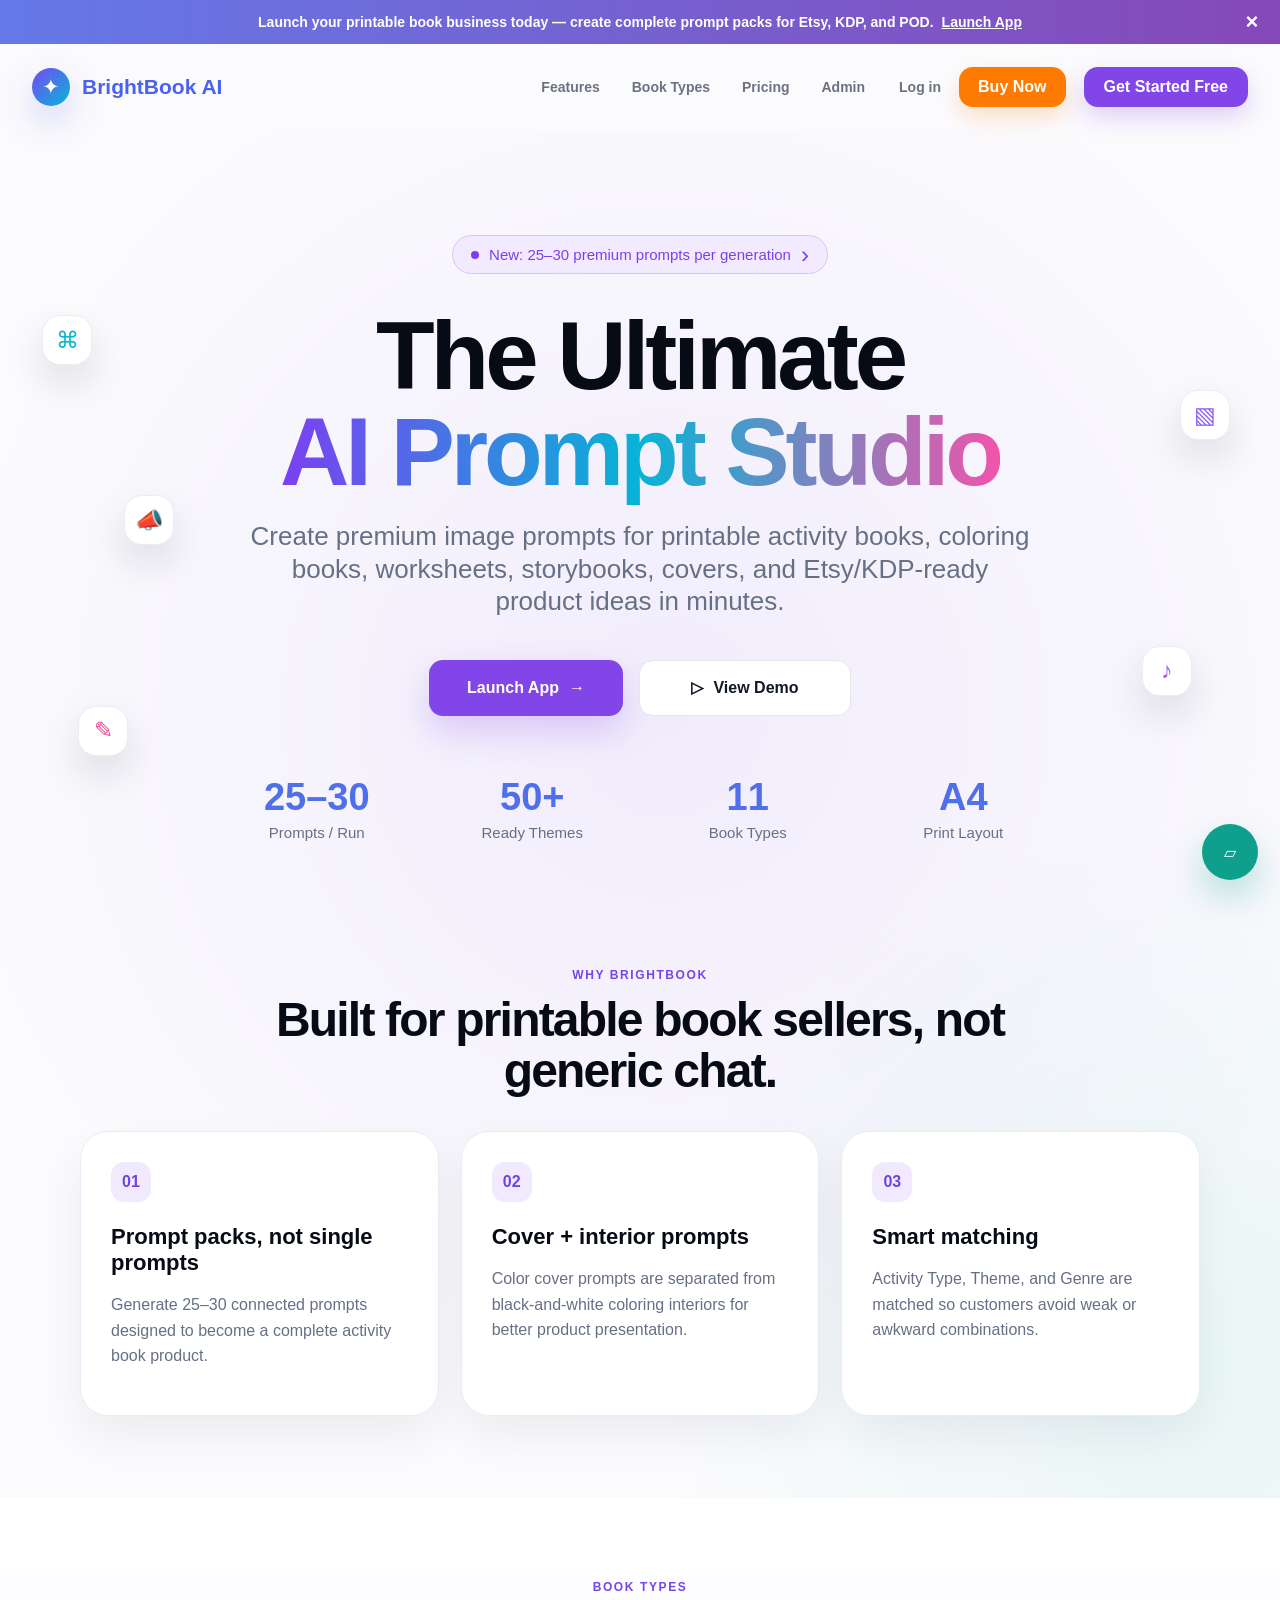
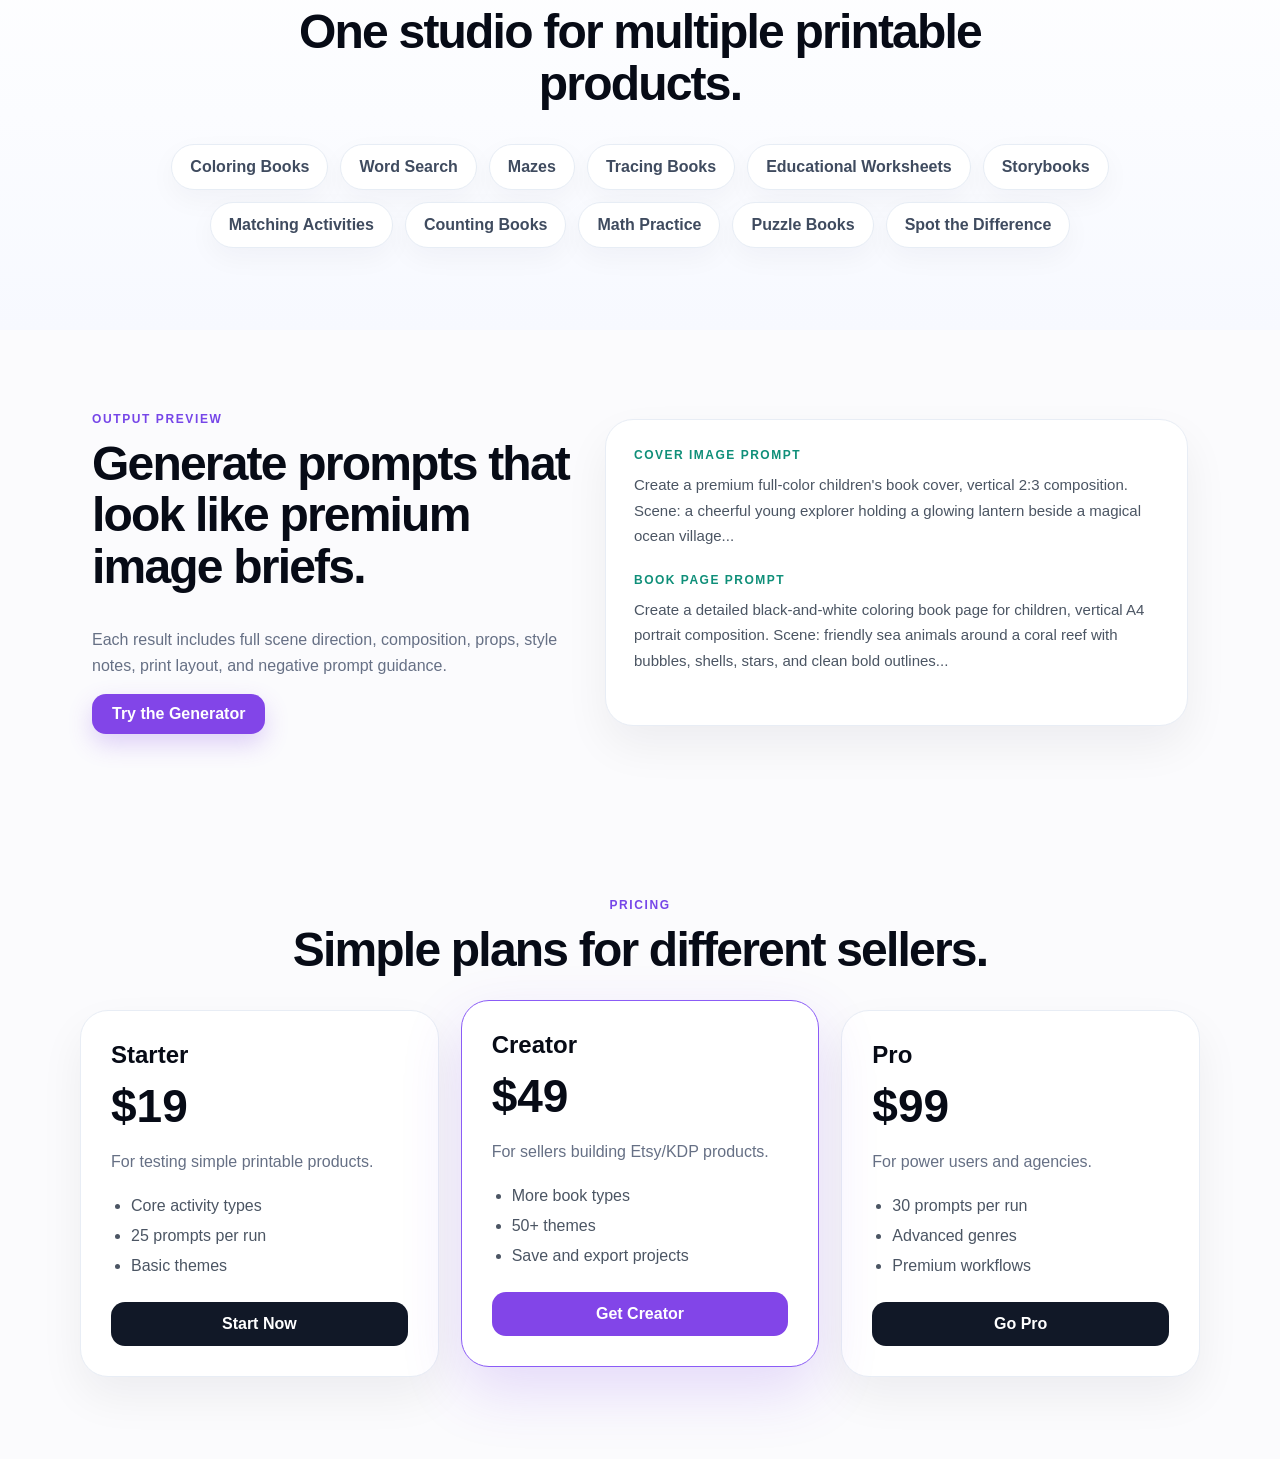
==== index.html @ 4017944f "Initial BrightBook app" ====
<!doctype html>
<html lang="en">
<head>
  <meta charset="UTF-8">
  <meta name="viewport" content="width=device-width, initial-scale=1">
  <title>BrightBook AI — Printable Activity Book Prompt Studio</title>
  <link rel="stylesheet" href="styles.css">
</head>
<body class="landing-body">
  <div class="top-offer">
    <span>Launch your printable book business today — create complete prompt packs for Etsy, KDP, and POD.</span>
    <a href="app.html">Launch App</a>
    <button aria-label="Close">×</button>
  </div>

  <nav class="landing-nav">
    <a class="landing-brand" href="/">
      <span>✦</span>
      <strong>BrightBook AI</strong>
    </a>
    <div class="landing-links">
      <a href="#features">Features</a>
      <a href="#tools">Book Types</a>
      <a href="#pricing">Pricing</a>
      <a href="admin.html">Admin</a>
    </div>
    <div class="landing-actions">
      <a class="link-login" href="app.html">Log in</a>
      <a class="btn-orange" href="#pricing">Buy Now</a>
      <a class="btn-purple" href="app.html">Get Started Free</a>
    </div>
  </nav>

  <main class="landing-main">
    <section class="hero">
      <div class="float-icon fi-left-1">⌘</div>
      <div class="float-icon fi-left-2">📣</div>
      <div class="float-icon fi-left-3">✎</div>
      <div class="float-icon fi-right-1">▧</div>
      <div class="float-icon fi-right-2">♪</div>

      <a class="launch-pill" href="app.html"><i></i> New: 25–30 premium prompts per generation <span>›</span></a>
      <h1>The Ultimate<br><em>AI Prompt Studio</em></h1>
      <p>Create premium image prompts for printable activity books, coloring books, worksheets, storybooks, covers, and Etsy/KDP-ready product ideas in minutes.</p>
      <div class="hero-actions">
        <a class="hero-primary" href="app.html">Launch App <span>→</span></a>
        <a class="hero-secondary" href="#demo"><span>▷</span> View Demo</a>
      </div>

      <div class="stats-row">
        <div><strong>25–30</strong><span>Prompts / Run</span></div>
        <div><strong>50+</strong><span>Ready Themes</span></div>
        <div><strong>11</strong><span>Book Types</span></div>
        <div><strong>A4</strong><span>Print Layout</span></div>
      </div>
    </section>

    <section class="landing-section" id="features">
      <div class="section-kicker">WHY BRIGHTBOOK</div>
      <h2>Built for printable book sellers, not generic chat.</h2>
      <div class="feature-cards">
        <article>
          <b>01</b>
          <h3>Prompt packs, not single prompts</h3>
          <p>Generate 25–30 connected prompts designed to become a complete activity book product.</p>
        </article>
        <article>
          <b>02</b>
          <h3>Cover + interior prompts</h3>
          <p>Color cover prompts are separated from black-and-white coloring interiors for better product presentation.</p>
        </article>
        <article>
          <b>03</b>
          <h3>Smart matching</h3>
          <p>Activity Type, Theme, and Genre are matched so customers avoid weak or awkward combinations.</p>
        </article>
      </div>
    </section>

    <section class="landing-section tools-section" id="tools">
      <div class="section-kicker">BOOK TYPES</div>
      <h2>One studio for multiple printable products.</h2>
      <div class="tool-grid">
        <span>Coloring Books</span>
        <span>Word Search</span>
        <span>Mazes</span>
        <span>Tracing Books</span>
        <span>Educational Worksheets</span>
        <span>Storybooks</span>
        <span>Matching Activities</span>
        <span>Counting Books</span>
        <span>Math Practice</span>
        <span>Puzzle Books</span>
        <span>Spot the Difference</span>
      </div>
    </section>

    <section class="landing-section demo-section" id="demo">
      <div>
        <div class="section-kicker">OUTPUT PREVIEW</div>
        <h2>Generate prompts that look like premium image briefs.</h2>
        <p>Each result includes full scene direction, composition, props, style notes, print layout, and negative prompt guidance.</p>
        <a class="btn-purple" href="app.html">Try the Generator</a>
      </div>
      <div class="prompt-preview">
        <small>COVER IMAGE PROMPT</small>
        <p>Create a premium full-color children's book cover, vertical 2:3 composition. Scene: a cheerful young explorer holding a glowing lantern beside a magical ocean village...</p>
        <small>BOOK PAGE PROMPT</small>
        <p>Create a detailed black-and-white coloring book page for children, vertical A4 portrait composition. Scene: friendly sea animals around a coral reef with bubbles, shells, stars, and clean bold outlines...</p>
      </div>
    </section>

    <section class="landing-section pricing-section" id="pricing">
      <div class="section-kicker">PRICING</div>
      <h2>Simple plans for different sellers.</h2>
      <div class="pricing-grid">
        <article>
          <h3>Starter</h3>
          <strong>$19</strong>
          <p>For testing simple printable products.</p>
          <ul><li>Core activity types</li><li>25 prompts per run</li><li>Basic themes</li></ul>
          <a href="app.html">Start Now</a>
        </article>
        <article class="featured-plan">
          <h3>Creator</h3>
          <strong>$49</strong>
          <p>For sellers building Etsy/KDP products.</p>
          <ul><li>More book types</li><li>50+ themes</li><li>Save and export projects</li></ul>
          <a href="app.html">Get Creator</a>
        </article>
        <article>
          <h3>Pro</h3>
          <strong>$99</strong>
          <p>For power users and agencies.</p>
          <ul><li>30 prompts per run</li><li>Advanced genres</li><li>Premium workflows</li></ul>
          <a href="app.html">Go Pro</a>
        </article>
      </div>
    </section>
  </main>

  <a class="chat-bubble" href="app.html">▱</a>
</body>
</html>
---- styles.css ----
:root{--ink:#1c2b35;--muted:#70808b;--line:#e3e9e7;--bg:#f5f8f6;--white:#fff;--green:#217b63;--green2:#42a887;--soft:#eaf6f1;--yellow:#f1b84b;--shadow:0 16px 45px rgba(31,65,54,.08)}
*{box-sizing:border-box}body{margin:0;background:var(--bg);color:var(--ink);font-family:"Segoe UI",Arial,sans-serif;-webkit-font-smoothing:antialiased}button,input,select,textarea{font:inherit;color:inherit}.shell{min-height:100vh}.sidebar{position:fixed;inset:0 auto 0 0;z-index:20;width:235px;padding:24px 17px;display:flex;flex-direction:column;background:#17352d;color:#fff}.brand{display:flex;align-items:center;gap:10px;padding:0 8px 25px;color:#fff;text-decoration:none;font-size:18px}.brand span{display:grid;place-items:center;width:37px;height:37px;border-radius:11px 11px 3px;background:linear-gradient(145deg,#52c69d,#258266);font-size:11px;font-weight:800;box-shadow:0 8px 20px rgba(36,150,115,.3)}.new-book{padding:12px;margin-bottom:20px;color:#17352d;background:#c8f1df;border:0;border-radius:10px;cursor:pointer;font-size:12px;font-weight:750}.sidebar nav{display:grid;gap:5px}.sidebar nav button{padding:11px 12px;color:#a9c1b9;background:transparent;border:0;border-radius:9px;cursor:pointer;text-align:left;font-size:12px;font-weight:600}.sidebar nav button.active,.sidebar nav button:hover{color:#fff;background:rgba(255,255,255,.09)}.side-spacer{flex:1}.local-card{padding:14px;background:rgba(255,255,255,.07);border:1px solid rgba(255,255,255,.09);border-radius:13px}.local-card div{display:flex;align-items:center;gap:8px;font-size:11px}.local-card i{width:8px;height:8px;background:#f0b44b;border-radius:50%;box-shadow:0 0 0 4px rgba(240,180,75,.13)}.local-card i.online{background:#4dd39e;box-shadow:0 0 0 4px rgba(77,211,158,.13)}.local-card p{margin:8px 0;color:#aac1b9;font-size:9px}.local-card span{color:#76b8a2;font-size:9px}.privacy-note{padding:13px 3px 0;color:#7fa295;font-size:9px;line-height:1.5}main{min-height:100vh;margin-left:235px}header{height:72px;padding:0 30px;display:flex;align-items:center;position:sticky;top:0;z-index:15;background:rgba(255,255,255,.92);border-bottom:1px solid var(--line);backdrop-filter:blur(14px)}header small,.eyebrow,.section-title small,.result-head small{color:var(--green);font-size:9px;font-weight:850;letter-spacing:1.4px}header h1{margin:4px 0 0;font-size:18px}.header-badge{margin-left:auto;padding:8px 11px;color:#397762;background:#eaf7f2;border:1px solid #d5eee5;border-radius:9px;font-size:10px;font-weight:700}.header-badge i{display:inline-block;width:7px;height:7px;margin-right:6px;background:#32b083;border-radius:50%}.menu{display:none;margin-right:10px;width:36px;height:36px;background:#fff;border:1px solid var(--line);border-radius:9px}.view{display:none;padding:32px 30px 50px}.view.active{display:block}.intro{display:flex;justify-content:space-between;align-items:flex-end;margin-bottom:23px}.intro h2,.page-intro h2{margin:8px 0 9px;font-size:31px;line-height:1.15;letter-spacing:-.8px}.intro h2 em{color:var(--green);font-style:normal}.intro p,.page-intro p{max-width:720px;margin:0;color:var(--muted);font-size:12px;line-height:1.6}.status-pill{padding:9px 12px;color:#387b65;background:#fff;border:1px solid var(--line);border-radius:20px;font-size:10px}.status-pill span{color:#32b083}.workspace{display:grid;grid-template-columns:minmax(580px,1.35fr) minmax(340px,.65fr);gap:18px;align-items:start}.builder,.preview{background:#fff;border:1px solid var(--line);border-radius:18px;box-shadow:0 4px 15px rgba(30,60,50,.025)}.builder{padding:25px}.section-title{display:flex;gap:12px;align-items:center;margin-bottom:21px}.section-title>span{display:grid;place-items:center;width:38px;height:38px;color:var(--green);background:var(--soft);border-radius:11px;font-size:10px;font-weight:850}.section-title h3{margin:3px 0 0;font-size:18px}label{display:grid;gap:7px}label>span,.label-row>span{font-size:11px;font-weight:700}.topic-field{position:relative}.topic-field textarea{min-height:105px;padding:14px 40px 14px 14px;resize:vertical;background:#fbfcfb;border:1px solid var(--line);border-radius:10px;outline:0;font-size:13px;line-height:1.55}.topic-field textarea:focus,input:focus,select:focus{border-color:#88c8b2;box-shadow:0 0 0 3px rgba(56,157,123,.09)}.topic-field small{position:absolute;right:11px;bottom:9px;color:#929fa7;font-size:9px}.grid{display:grid;gap:12px;margin-top:16px}.grid.two{grid-template-columns:repeat(2,1fr)}.grid.three{grid-template-columns:repeat(3,1fr)}select,input{width:100%;padding:11px 12px;background:#fbfcfb;border:1px solid var(--line);border-radius:9px;outline:0;font-size:11px}.field-block{margin-top:19px}.label-row{display:flex;justify-content:space-between;align-items:center;margin-bottom:9px}.label-row small{color:#8b989f;font-size:9px}.activity-grid{display:grid;grid-template-columns:repeat(4,1fr);gap:8px}.activity{display:grid;gap:3px;padding:11px 7px;background:#fff;border:1.5px solid var(--line);border-radius:10px;cursor:pointer;text-align:center}.activity b{color:#588275;font-size:13px}.activity strong{font-size:10px}.activity small{color:#909da4;font-size:8px}.activity.selected{border-color:var(--green2);background:#f5fbf8;box-shadow:0 4px 12px rgba(50,150,115,.08)}.activity.selected:after{content:"✓";position:absolute}.style-row{display:grid;grid-template-columns:repeat(4,1fr);gap:8px}.style{display:grid;gap:7px;padding:5px 5px 9px;background:#fff;border:1.5px solid var(--line);border-radius:10px;cursor:pointer;text-align:left}.style.selected{border-color:var(--green2);box-shadow:0 4px 12px rgba(50,150,115,.08)}.style i{height:55px;border-radius:7px}.style strong{padding:0 5px;font-size:10px}.cute{background:radial-gradient(circle at 50% 45%,#f2a56f 0 17%,transparent 18%),linear-gradient(145deg,#d7f0df,#fae6b9)}.watercolor{background:radial-gradient(ellipse at 38% 60%,#7aa68f 0 18%,transparent 19%),radial-gradient(circle at 65% 35%,#e3a9b7 0 12%,transparent 13%),#eee4d7}.lineart{background:repeating-radial-gradient(circle at 50% 70%,transparent 0 6px,#53615c 7px 8px),#fff}.crayon{background:linear-gradient(135deg,#f0d56f 0 30%,#77b79d 31% 58%,#e89d87 59%)}details{margin-top:17px;background:#fbfcfb;border:1px solid var(--line);border-radius:10px}summary{padding:12px;cursor:pointer;font-size:11px;font-weight:700}summary small{margin-left:6px;color:#8a969e;font-size:9px;font-weight:400}.advanced{display:grid;grid-template-columns:1fr 1fr;gap:10px;padding:0 12px 13px}.generate-row{display:flex;align-items:center;justify-content:space-between;padding-top:18px;margin-top:18px;border-top:1px solid var(--line)}.generate-row>div{display:grid;gap:3px}.generate-row>div strong{font-size:10px}.generate-row>div small{color:var(--muted);font-size:9px}.generate-row button{display:flex;align-items:center;gap:8px;padding:12px 17px;color:#fff;background:linear-gradient(135deg,#319474,#17654f);border:0;border-radius:10px;box-shadow:0 8px 20px rgba(31,123,99,.22);cursor:pointer;font-size:11px}.generate-row button.loading{opacity:.65;pointer-events:none}.preview{position:sticky;top:89px;min-height:650px;overflow:hidden}.empty-preview,.loading{min-height:650px;padding:35px;display:flex;flex-direction:column;align-items:center;justify-content:center;text-align:center;background:radial-gradient(circle at 50% 38%,#e9f8f2,transparent 34%),#fff}.book-icon{display:grid;place-items:center;width:66px;height:66px;color:#fff;background:linear-gradient(145deg,#50bc96,#217b63);border:8px solid #e5f5ef;border-radius:18px 18px 18px 6px;font-size:22px;box-shadow:0 12px 25px rgba(33,123,99,.2)}.empty-preview h3,.loading h3{max-width:280px;margin:18px 0 8px;font-size:19px}.empty-preview p,.loading p{max-width:310px;margin:0;color:var(--muted);font-size:11px;line-height:1.55}.flow{display:flex;align-items:center;gap:9px;margin-top:22px;color:#62766e;font-size:9px}.flow span{padding:6px 9px;background:#fff;border:1px solid var(--line);border-radius:7px}.flow i{color:#9eaaa5;font-style:normal}.hidden{display:none!important}.loader{display:flex;gap:7px}.loader span{width:12px;height:12px;background:var(--green2);border-radius:50%;animation:bounce 1s infinite alternate}.loader span:nth-child(2){animation-delay:.2s}.loader span:nth-child(3){animation-delay:.4s}@keyframes bounce{to{transform:translateY(-12px);opacity:.45}}.progress{width:75%;height:6px;margin:22px 0 12px;overflow:hidden;background:#e6ece9;border-radius:8px}.progress i{display:block;width:35%;height:100%;background:linear-gradient(90deg,var(--green),#6cd0ae);border-radius:inherit;animation:progress 3s ease-in-out infinite}@keyframes progress{50%{width:85%}}.loading>small{color:#8b989f;font-size:9px}.result{padding:20px}.result-head{display:flex;justify-content:space-between;gap:12px}.result-head h3{margin:5px 0 4px;font-size:18px}.result-head p{margin:0;color:var(--muted);font-size:10px}.result-head button{align-self:start;padding:7px 9px;color:var(--green);background:var(--soft);border:0;border-radius:7px;cursor:pointer;font-size:9px;font-weight:700}.book-meta{display:flex;gap:6px;margin:13px 0}.book-meta span{padding:5px 7px;color:#4b7567;background:#edf7f3;border-radius:5px;font-size:8px}.description{padding:11px;margin:0;color:#596b64;background:#fafcfb;border:1px solid var(--line);border-radius:8px;font-size:10px;line-height:1.5}.tabs{display:flex;margin-top:14px;border-bottom:1px solid var(--line)}.tabs button{padding:9px;color:#84918b;background:transparent;border:0;border-bottom:2px solid transparent;cursor:pointer;font-size:9px;font-weight:700}.tabs button.active{color:var(--green);border-bottom-color:var(--green)}.page-list{display:grid;gap:8px;margin-top:12px;max-height:405px;overflow:auto}.page-card{padding:11px;border:1px solid var(--line);border-radius:9px}.page-card header{position:static;height:auto;padding:0;background:transparent;border:0;display:flex;gap:8px}.page-card header b{display:grid;place-items:center;min-width:25px;height:25px;color:var(--green);background:var(--soft);border-radius:6px;font-size:9px}.page-card header div{flex:1}.page-card header strong{display:block;font-size:10px}.page-card header small{color:#86938d;font-size:8px;letter-spacing:0}.page-card header button{background:transparent;border:0;color:#86938d;cursor:pointer}.page-card>p{margin:8px 0;color:#61716a;font-size:9px;line-height:1.5}.page-card details{margin:0;background:#fafcfb}.page-card summary{padding:8px;font-size:8px}.page-details{padding:0 9px 9px}.page-details span,.output-box>span{color:var(--green);font-size:7px;font-weight:850;letter-spacing:1px}.page-details p{margin:4px 0 8px;color:#5d6e67;font-size:8px;line-height:1.5}.answer{padding:7px;background:#fff7df;border-radius:6px}.output-box{position:relative;padding:12px;margin-top:12px;background:#fafcfb;border:1px solid var(--line);border-radius:9px}.output-box p{margin:7px 0;color:#556760;font-size:9px;line-height:1.55}.output-box button{position:absolute;right:9px;top:9px;color:var(--green);background:var(--soft);border:0;border-radius:5px;font-size:8px}.keywords{display:flex;flex-wrap:wrap;gap:5px;margin-top:8px}.keywords span{padding:5px 7px;color:#557367;background:#edf5f2;border-radius:5px;font-size:8px}.export-row{display:grid;grid-template-columns:1fr 1fr;gap:8px;margin-top:13px}.export-row button{padding:9px;background:#fff;border:1px solid var(--line);border-radius:8px;cursor:pointer;font-size:9px;font-weight:700}.page-intro{margin-bottom:20px}.project-grid,.template-grid{display:grid;grid-template-columns:repeat(3,1fr);gap:13px}.project-card,.template-grid button{padding:17px;background:#fff;border:1px solid var(--line);border-radius:13px;box-shadow:0 3px 12px rgba(30,60,50,.03);text-align:left}.project-card h3,.template-grid strong{display:block;margin:7px 0 5px;font-size:13px}.project-card p,.template-grid span{color:var(--muted);font-size:10px}.project-card footer{display:flex;justify-content:space-between;padding-top:11px;margin-top:12px;border-top:1px solid var(--line);font-size:9px}.project-card button{color:var(--green);background:transparent;border:0;cursor:pointer}.template-grid button{cursor:pointer;font-size:25px}.toast{position:fixed;right:22px;bottom:22px;z-index:50;display:flex;align-items:center;gap:9px;padding:12px 14px;color:#fff;background:#19382e;border-radius:11px;box-shadow:var(--shadow);opacity:0;transform:translateY(12px);pointer-events:none;transition:.25s}.toast.show{opacity:1;transform:none}.toast>b{display:grid;place-items:center;width:25px;height:25px;background:#43b78d;border-radius:50%;font-size:9px}.toast>span{display:grid;gap:2px}.toast strong{font-size:9px}.toast small{color:#b7cec6;font-size:8px}
@media(max-width:1100px){.workspace{grid-template-columns:1fr}.preview{position:static;min-height:500px}.empty-preview,.loading{min-height:500px}.project-grid{grid-template-columns:repeat(2,1fr)}}@media(max-width:760px){.sidebar{transform:translateX(-100%);transition:.25s}.sidebar.open{transform:none;box-shadow:25px 0 50px rgba(20,45,37,.25)}main{margin-left:0}.menu{display:grid;place-items:center}header{padding:0 15px}.header-badge{display:none}.view{padding:24px 15px}.intro h2{font-size:25px}.status-pill{display:none}.builder{padding:17px}.grid.two,.grid.three,.advanced,.project-grid,.template-grid{grid-template-columns:1fr}.activity-grid,.style-row{grid-template-columns:repeat(2,1fr)}.generate-row{align-items:stretch;gap:14px;flex-direction:column}.generate-row button{justify-content:center}.preview{margin-top:14px}}

/* Readability pass */
.new-book,.sidebar nav button,.intro p,.page-intro p,.generate-row button{font-size:14px}
.local-card div,.privacy-note,.status-pill,.header-badge{font-size:12px}
.local-card p,.local-card span,header small,.eyebrow,.section-title small,.result-head small{font-size:11px}
label>span,.label-row>span,summary,.generate-row>div strong{font-size:13px}
.topic-field textarea{font-size:15px}
select,input{font-size:13px}
.activity{position:relative}
.activity strong,.style strong{font-size:12px}
.activity small,.label-row small,summary small,.generate-row>div small,.empty-preview p,.loading p{font-size:11px}
.result-head p,.description,.project-card p,.template-grid span{font-size:12px}
.page-card header strong{font-size:12px}
.page-card header small,.page-card>p,.page-details p,.output-box p,.export-row button{font-size:11px}
.page-card summary,.book-meta span,.keywords span,.output-box button{font-size:10px}
.page-details span,.output-box>span{font-size:9px}
.toast strong{font-size:11px}.toast small{font-size:10px}
.primary-selects{margin-top:0;padding:15px;background:#f5fbf8;border:1px solid #dceee7;border-radius:12px}
.primary-selects select{background:#fff;font-size:14px;font-weight:650}
.field-help{color:#82928b;font-size:10px;font-weight:400}
.custom-direction{margin-top:16px}
.custom-direction>span small{color:#82928b;font-weight:500}
.page-list{max-height:none!important;overflow:visible!important}

/* Admin */
.admin-body{background:#f5f8f6}.admin-main{max-width:1180px;margin:0 auto;padding:32px}.admin-hero{display:flex;justify-content:space-between;gap:24px;align-items:flex-end;margin-bottom:20px}.admin-hero h1{margin:6px 0 7px;font-size:30px;letter-spacing:-.7px}.admin-hero p{margin:0;color:var(--muted);font-size:14px}.admin-token{width:260px}.admin-grid{display:grid;grid-template-columns:1fr 1fr;gap:16px;margin-bottom:16px}.admin-card{padding:20px;margin-bottom:16px;background:#fff;border:1px solid var(--line);border-radius:16px;box-shadow:0 4px 15px rgba(30,60,50,.025)}.admin-card-head{display:flex;align-items:center;justify-content:space-between;gap:12px;margin-bottom:12px}.admin-card h2{margin:0;font-size:18px}.admin-card button{padding:9px 12px;color:#fff;background:#217b63;border:0;border-radius:9px;cursor:pointer;font-size:12px;font-weight:750}.admin-note{margin:12px 0 0;color:var(--muted);font-size:12px;line-height:1.5}.admin-table-wrap{overflow:auto}.admin-table{width:100%;border-collapse:collapse;font-size:12px}.admin-table th{text-align:left;color:var(--green);font-size:10px;letter-spacing:1px;text-transform:uppercase}.admin-table th,.admin-table td{padding:10px;border-bottom:1px solid var(--line);vertical-align:top}.admin-table td small{display:block;margin-top:4px;color:var(--muted)}.admin-table code{display:block;max-width:260px;overflow:hidden;text-overflow:ellipsis;padding:6px;background:#f5f8f6;border-radius:6px;font-size:11px}.admin-table select{padding:7px;font-size:12px}.admin-table td button{margin-right:5px;padding:7px 9px;font-size:11px}.feature-matrix{max-height:430px;margin-top:12px;overflow:auto;border:1px solid var(--line);border-radius:12px;background:#fbfcfb}.feature-group{padding:12px;border-bottom:1px solid var(--line)}.feature-group:last-child{border-bottom:0}.feature-group h3{margin:0 0 8px;color:var(--green);font-size:12px;letter-spacing:.5px}.feature-check{display:flex;grid-template-columns:auto 1fr;grid-auto-flow:column;align-items:flex-start;gap:9px;padding:8px;background:#fff;border:1px solid #edf1ef;border-radius:9px;margin-bottom:7px}.feature-check input{width:auto;margin-top:3px}.feature-check strong{display:block;font-size:12px}.feature-check small{display:block;margin-top:2px;color:var(--muted);font-size:10px;line-height:1.35}.feature-count{display:inline-block;padding:5px 7px;color:#217b63;background:#eaf6f1;border-radius:6px;font-weight:750}
@media(max-width:800px){.admin-main{padding:18px}.admin-hero,.admin-grid{display:block}.admin-token{width:100%;margin-top:14px}}

/* Landing page */
.landing-body{background:#fbfbfd;color:#070b16;font-family:"Inter","Segoe UI",Arial,sans-serif;overflow-x:hidden}
.top-offer{height:44px;display:flex;align-items:center;justify-content:center;gap:8px;padding:0 48px;color:#fff;background:linear-gradient(90deg,#6579e8,#8648b8);font-size:14px;font-weight:750;position:relative}
.top-offer a{color:#fff;text-decoration:underline}.top-offer button{position:absolute;right:14px;top:8px;width:28px;height:28px;color:#fff;background:transparent;border:0;font-size:22px;cursor:pointer}
.landing-nav{max-width:1380px;height:86px;margin:0 auto;display:flex;align-items:center;gap:34px;padding:0 32px}
.landing-brand{display:flex;align-items:center;gap:12px;color:#4a62f0;text-decoration:none;font-size:21px}.landing-brand span{display:grid;place-items:center;width:38px;height:38px;color:#fff;background:linear-gradient(135deg,#7848f4,#05b6d8);border-radius:50%;box-shadow:0 15px 35px rgba(87,83,230,.25)}.landing-links{display:flex;gap:32px;margin-left:auto}.landing-links a,.link-login{color:#6b7280;text-decoration:none;font-size:14px;font-weight:700}.landing-actions{display:flex;align-items:center;gap:18px}.btn-orange,.btn-purple,.hero-primary,.hero-secondary{display:inline-flex;align-items:center;justify-content:center;gap:10px;text-decoration:none;border-radius:14px;font-weight:800}.btn-orange{padding:11px 19px;color:#fff;background:#ff7a00;box-shadow:0 10px 22px rgba(255,122,0,.22)}.btn-purple{padding:11px 20px;color:#fff;background:#8245e8;box-shadow:0 10px 25px rgba(130,69,232,.24)}
.landing-main{max-width:1480px;margin:0 auto}.hero{position:relative;min-height:690px;padding:105px 28px 45px;text-align:center}.launch-pill{display:inline-flex;align-items:center;gap:10px;padding:10px 18px;color:#7b3ff2;background:#f2eaff;border:1px solid #d8c3ff;border-radius:999px;text-decoration:none;font-size:15px}.launch-pill i{width:8px;height:8px;background:#7b3ff2;border-radius:50%}.launch-pill span{font-size:24px;line-height:0}.hero h1{margin:34px auto 20px;font-size:96px;line-height:1;letter-spacing:-4px;font-weight:900}.hero h1 em{font-style:normal;background:linear-gradient(90deg,#7c3ff2,#07b4d6,#f154aa);-webkit-background-clip:text;background-clip:text;color:transparent}.hero p{max-width:780px;margin:0 auto;color:#667085;font-size:26px;line-height:1.25}.hero-actions{display:flex;justify-content:center;gap:16px;margin-top:42px}.hero-primary{min-width:194px;height:56px;color:#fff;background:#8245e8;box-shadow:0 15px 35px rgba(130,69,232,.24)}.hero-secondary{min-width:212px;height:56px;color:#111827;background:#fff;border:1px solid #e5e7eb}.stats-row{display:grid;grid-template-columns:repeat(4,1fr);gap:42px;max-width:820px;margin:62px auto 0}.stats-row strong{display:block;color:#4f6feb;font-size:38px;line-height:1}.stats-row span{display:block;margin-top:8px;color:#667085;font-size:15px}.float-icon{position:absolute;display:grid;place-items:center;width:50px;height:50px;background:#fff;border:1px solid #e9eef5;border-radius:18px;box-shadow:0 18px 38px rgba(16,24,40,.12);font-size:23px}.fi-left-1{left:42px;top:185px;color:#06b6d4}.fi-left-2{left:124px;top:365px;color:#0ea5e9}.fi-left-3{left:78px;bottom:130px;color:#ec4899}.fi-right-1{right:50px;top:260px;color:#8b5cf6}.fi-right-2{right:88px;bottom:190px;color:#a855f7}.chat-bubble{position:fixed;right:22px;bottom:20px;z-index:20;display:grid;place-items:center;width:56px;height:56px;color:#fff;background:#0f9f8d;border-radius:50%;text-decoration:none;box-shadow:0 16px 35px rgba(15,159,141,.28)}
.landing-section{padding:82px 42px}.section-kicker{color:#7646e8;font-size:12px;font-weight:900;letter-spacing:1.6px;text-align:center}.landing-section h2{max-width:760px;margin:12px auto 34px;text-align:center;font-size:48px;line-height:1.08;letter-spacing:-1.8px}.feature-cards,.pricing-grid{display:grid;grid-template-columns:repeat(3,1fr);gap:22px;max-width:1120px;margin:0 auto}.feature-cards article,.pricing-grid article,.prompt-preview{background:#fff;border:1px solid #e8edf5;border-radius:28px;box-shadow:0 20px 45px rgba(16,24,40,.06)}.feature-cards article{padding:30px}.feature-cards b{display:grid;place-items:center;width:40px;height:40px;color:#6f42e8;background:#f1eaff;border-radius:13px}.feature-cards h3{font-size:22px;margin:22px 0 10px}.feature-cards p,.demo-section p,.pricing-grid p{color:#667085;font-size:16px;line-height:1.6}.tools-section{background:linear-gradient(180deg,#fff,#f7f9ff)}.tool-grid{max-width:980px;margin:0 auto;display:flex;flex-wrap:wrap;justify-content:center;gap:12px}.tool-grid span{padding:13px 18px;color:#3f4b5f;background:#fff;border:1px solid #e7edf5;border-radius:999px;font-weight:800;box-shadow:0 10px 28px rgba(16,24,40,.04)}.demo-section{display:grid;grid-template-columns:.9fr 1.1fr;gap:36px;align-items:center;max-width:1180px;margin:0 auto}.demo-section .section-kicker,.demo-section h2{text-align:left;margin-left:0}.prompt-preview{padding:28px}.prompt-preview small{display:block;color:#0f8f79;font-size:12px;font-weight:900;letter-spacing:1.5px}.prompt-preview p{margin:10px 0 24px;color:#4b5563;font-size:15px;line-height:1.7}.pricing-grid article{padding:30px}.pricing-grid h3{margin:0 0 8px;font-size:24px}.pricing-grid strong{display:block;margin:10px 0;font-size:46px}.pricing-grid ul{padding-left:20px;color:#4b5563;line-height:1.9}.pricing-grid a{display:flex;justify-content:center;margin-top:20px;padding:13px;color:#fff;background:#111827;border-radius:14px;text-decoration:none;font-weight:850}.featured-plan{border-color:#8b5cf6!important;transform:translateY(-10px);box-shadow:0 24px 60px rgba(130,69,232,.18)!important}.featured-plan a{background:#8245e8}
@media(max-width:900px){.landing-links{display:none}.landing-actions .btn-orange,.link-login{display:none}.hero h1{font-size:56px;letter-spacing:-2px}.hero p{font-size:19px}.hero-actions,.demo-section{grid-template-columns:1fr;display:grid}.stats-row,.feature-cards,.pricing-grid{grid-template-columns:1fr}.float-icon{display:none}.landing-section h2{font-size:34px}.top-offer{font-size:12px;padding:0 40px}.landing-nav{padding:0 18px}.hero{padding-top:70px}}

/* Premium app refresh */
body:not(.landing-body):not(.admin-body){
  background:
    radial-gradient(circle at 15% 8%, rgba(130,69,232,.12), transparent 30%),
    radial-gradient(circle at 90% 12%, rgba(6,182,212,.12), transparent 28%),
    linear-gradient(180deg,#fbfcff 0%,#f4f7fb 100%);
  color:#07111f;
}
.shell{min-height:100vh;background:transparent}
.sidebar{
  width:280px;
  padding:26px 18px;
  background:
    radial-gradient(circle at 20% 0%, rgba(79,70,229,.35), transparent 32%),
    linear-gradient(180deg,#0e1729 0%,#102f2a 100%);
  box-shadow:18px 0 50px rgba(15,23,42,.12);
}
.brand{padding:0 7px 28px;font-size:20px;letter-spacing:-.4px}
.brand span{
  width:44px;height:44px;border-radius:15px;
  background:linear-gradient(135deg,#7c3aed,#06b6d4);
  box-shadow:0 16px 38px rgba(6,182,212,.22);
}
.new-book{
  margin:2px 0 22px;padding:15px 14px;border-radius:16px;
  color:#06251f;background:linear-gradient(135deg,#d9fff0,#a7f3d0);
  box-shadow:0 14px 30px rgba(16,185,129,.16);
}
.sidebar nav{gap:8px}
.sidebar nav button{
  padding:14px 14px;border-radius:15px;color:#bdd4d0;
  font-size:14px;font-weight:800;
}
.sidebar nav button.active,.sidebar nav button:hover{
  background:rgba(255,255,255,.11);
  box-shadow:inset 0 0 0 1px rgba(255,255,255,.06);
}
main{
  margin-left:280px;
  background:
    radial-gradient(circle at 52% 20%, rgba(124,58,237,.08), transparent 30%),
    radial-gradient(circle at 93% 42%, rgba(20,184,166,.08), transparent 26%);
}
header{
  height:82px;padding:0 38px;
  background:rgba(255,255,255,.78);
  border-bottom:1px solid rgba(226,232,240,.85);
  backdrop-filter:blur(18px);
}
header h1{font-size:20px;letter-spacing:-.35px;color:#111827}
header small,.eyebrow,.section-title small,.result-head small{
  color:#0f8f79;font-size:11px;letter-spacing:1.8px;
}
.view{padding:38px 38px 62px}
.intro{
  align-items:center;margin-bottom:26px;padding:32px;
  background:
    linear-gradient(135deg,rgba(255,255,255,.96),rgba(255,255,255,.72)),
    radial-gradient(circle at 80% 15%,rgba(124,58,237,.13),transparent 30%);
  border:1px solid rgba(226,232,240,.9);
  border-radius:30px;
  box-shadow:0 22px 60px rgba(15,23,42,.06);
}
.intro h2,.page-intro h2{
  max-width:760px;margin:10px 0 10px;
  font-size:44px;line-height:1.04;letter-spacing:-1.8px;color:#07111f;
}
.intro h2 em{
  background:linear-gradient(90deg,#7c3aed,#06b6d4,#16a34a);
  -webkit-background-clip:text;background-clip:text;color:transparent;
}
.intro p,.page-intro p{font-size:15px;line-height:1.7;color:#667085}
.status-pill{
  padding:12px 16px;border-radius:999px;background:#fff;
  box-shadow:0 10px 30px rgba(15,23,42,.07);
}
.workspace{grid-template-columns:minmax(620px,1.18fr) minmax(420px,.82fr);gap:22px}
.builder,.preview{
  border:1px solid rgba(226,232,240,.95);
  border-radius:30px;
  box-shadow:0 24px 70px rgba(15,23,42,.08);
}
.builder{padding:30px;background:rgba(255,255,255,.92)}
.preview{top:104px;min-height:690px;background:rgba(255,255,255,.9)}
.section-title{margin-bottom:24px}
.section-title>span{
  width:48px;height:48px;border-radius:17px;
  background:linear-gradient(135deg,#ecfdf5,#e0f2fe);
  color:#0f8f79;
}
.section-title h3{font-size:22px;letter-spacing:-.5px}
.primary-selects{
  padding:20px;
  background:linear-gradient(135deg,#f8fffc,#f5f7ff);
  border:1px solid #dceee7;
  border-radius:22px;
}
.grid{gap:16px;margin-top:18px}
label>span,.label-row>span{font-size:13px;color:#0f172a}
select,input{
  min-height:52px;padding:0 16px;
  border:1px solid #dbe4ee;border-radius:15px;
  background:#fff;
  box-shadow:0 8px 22px rgba(15,23,42,.035);
  font-size:14px;
}
select:focus,input:focus{
  border-color:#8b5cf6;
  box-shadow:0 0 0 4px rgba(139,92,246,.12),0 8px 22px rgba(15,23,42,.035);
}
.field-help{margin-top:2px;color:#7b8794;font-size:11px}
.generate-row{
  margin-top:24px;padding:22px;
  border:1px solid #e5eaf1;border-radius:22px;
  background:linear-gradient(135deg,#ffffff,#f8fafc);
}
.generate-row>div strong{font-size:15px;color:#111827}
.generate-row>div small{font-size:12px;color:#667085}
.generate-row button{
  min-height:54px;padding:0 24px;border-radius:17px;
  background:linear-gradient(135deg,#7c3aed,#06b6d4);
  box-shadow:0 18px 42px rgba(124,58,237,.24);
  font-size:14px;
}
.empty-preview,.loading{
  min-height:690px;
  background:
    radial-gradient(circle at 50% 38%,rgba(124,58,237,.12),transparent 34%),
    radial-gradient(circle at 60% 62%,rgba(6,182,212,.10),transparent 32%),
    #fff;
}
.book-icon{
  width:78px;height:78px;border-radius:24px;
  background:linear-gradient(135deg,#7c3aed,#06b6d4);
  border:10px solid #eef2ff;
  box-shadow:0 22px 45px rgba(124,58,237,.20);
}
.empty-preview h3,.loading h3{font-size:24px;letter-spacing:-.7px;color:#0f172a}
.empty-preview p,.loading p{font-size:14px;color:#667085}
.flow span{padding:9px 12px;border-radius:10px;font-size:11px;background:#fff}
.result{padding:24px}
.result-head h3{font-size:23px;letter-spacing:-.6px}
.result-head button,.output-box button{
  padding:9px 12px;border-radius:11px;background:#eef2ff;color:#6d38e8;
}
.book-meta span,.keywords span{
  padding:7px 10px;border-radius:999px;background:#eef9f6;color:#0f766e;
}
.description,.output-box,.page-card{
  border-radius:18px;background:#fff;border-color:#e5eaf1;
  box-shadow:0 10px 28px rgba(15,23,42,.04);
}
.tabs button{font-size:12px;padding:12px 10px}
.tabs button.active{color:#7c3aed;border-bottom-color:#7c3aed}
.page-card{padding:16px}
.page-card header b{min-width:32px;height:32px;border-radius:11px;background:#eef2ff;color:#6d38e8}
.page-card header strong{font-size:14px}
.page-card>p,.page-details p,.output-box p{font-size:12px;line-height:1.7}
.export-row button{
  padding:13px;border-radius:15px;background:#fff;
  box-shadow:0 8px 22px rgba(15,23,42,.04);
}
.toast{border-radius:16px;box-shadow:0 20px 50px rgba(15,23,42,.22)}
.project-card,.template-grid button{
  border-radius:22px;box-shadow:0 18px 45px rgba(15,23,42,.07);
}
.account-dock{position:relative;margin-top:18px}
.account-button{
  width:100%;display:flex;align-items:center;gap:12px;
  padding:12px;border:1px solid rgba(255,255,255,.10);
  border-radius:18px;background:rgba(255,255,255,.08);
  color:#fff;cursor:pointer;text-align:left;
  box-shadow:inset 0 1px 0 rgba(255,255,255,.06);
}
.account-button:hover{background:rgba(255,255,255,.13)}
.account-avatar{
  display:grid;place-items:center;flex:0 0 auto;width:40px;height:40px;
  border-radius:14px;color:#fff;background:linear-gradient(135deg,#7c3aed,#06b6d4);
  font-size:12px;font-weight:900;letter-spacing:.4px;
  box-shadow:0 12px 26px rgba(6,182,212,.20);
}
.account-meta{display:grid;gap:2px;min-width:0;flex:1}
.account-meta strong{font-size:13px;white-space:nowrap;overflow:hidden;text-overflow:ellipsis}
.account-meta small{color:#bdd4d0;font-size:11px;white-space:nowrap;overflow:hidden;text-overflow:ellipsis}
.account-button i{font-style:normal;color:#bdd4d0;font-size:16px}
.account-menu{
  position:absolute;left:0;right:0;bottom:64px;z-index:40;
  padding:12px;border:1px solid rgba(226,232,240,.95);
  border-radius:20px;background:#fff;color:#0f172a;
  box-shadow:0 24px 60px rgba(2,8,23,.30);
}
.account-menu:after{
  content:"";position:absolute;left:26px;bottom:-8px;width:16px;height:16px;
  background:#fff;transform:rotate(45deg);border-right:1px solid rgba(226,232,240,.95);border-bottom:1px solid rgba(226,232,240,.95);
}
.account-menu-head{display:flex;align-items:center;gap:10px;padding:4px 4px 12px;border-bottom:1px solid #edf2f7}
.account-menu-head strong{display:block;font-size:13px}.account-menu-head small{display:block;margin-top:2px;color:#64748b;font-size:11px;max-width:165px;white-space:nowrap;overflow:hidden;text-overflow:ellipsis}
.account-plan-card{margin:12px 0;padding:12px;border-radius:15px;background:linear-gradient(135deg,#f5f3ff,#ecfeff);border:1px solid #e5e7eb}
.account-plan-card small{display:block;color:#64748b;font-size:10px;text-transform:uppercase;letter-spacing:1px;font-weight:900}
.account-plan-card strong{display:block;margin:3px 0;color:#6d38e8;font-size:17px}
.account-plan-card span{display:inline-flex;padding:5px 8px;border-radius:999px;background:#dcfce7;color:#15803d;font-size:10px;font-weight:850}
.account-menu a,.account-menu button{
  position:relative;z-index:2;width:100%;display:flex;align-items:center;
  padding:10px 11px;border:0;border-radius:12px;background:transparent;
  color:#334155;text-decoration:none;font-size:12px;font-weight:800;cursor:pointer;
}
.account-menu a:hover,.account-menu button:hover{background:#f8fafc;color:#6d38e8}
@media(max-width:1100px){
  .workspace{grid-template-columns:1fr}
  .preview,.empty-preview,.loading{min-height:520px}
}
@media(max-width:760px){
  .sidebar{width:260px}
  main{margin-left:0}
  .intro{padding:24px}
  .intro h2{font-size:31px}
  .view{padding:24px 16px}
}
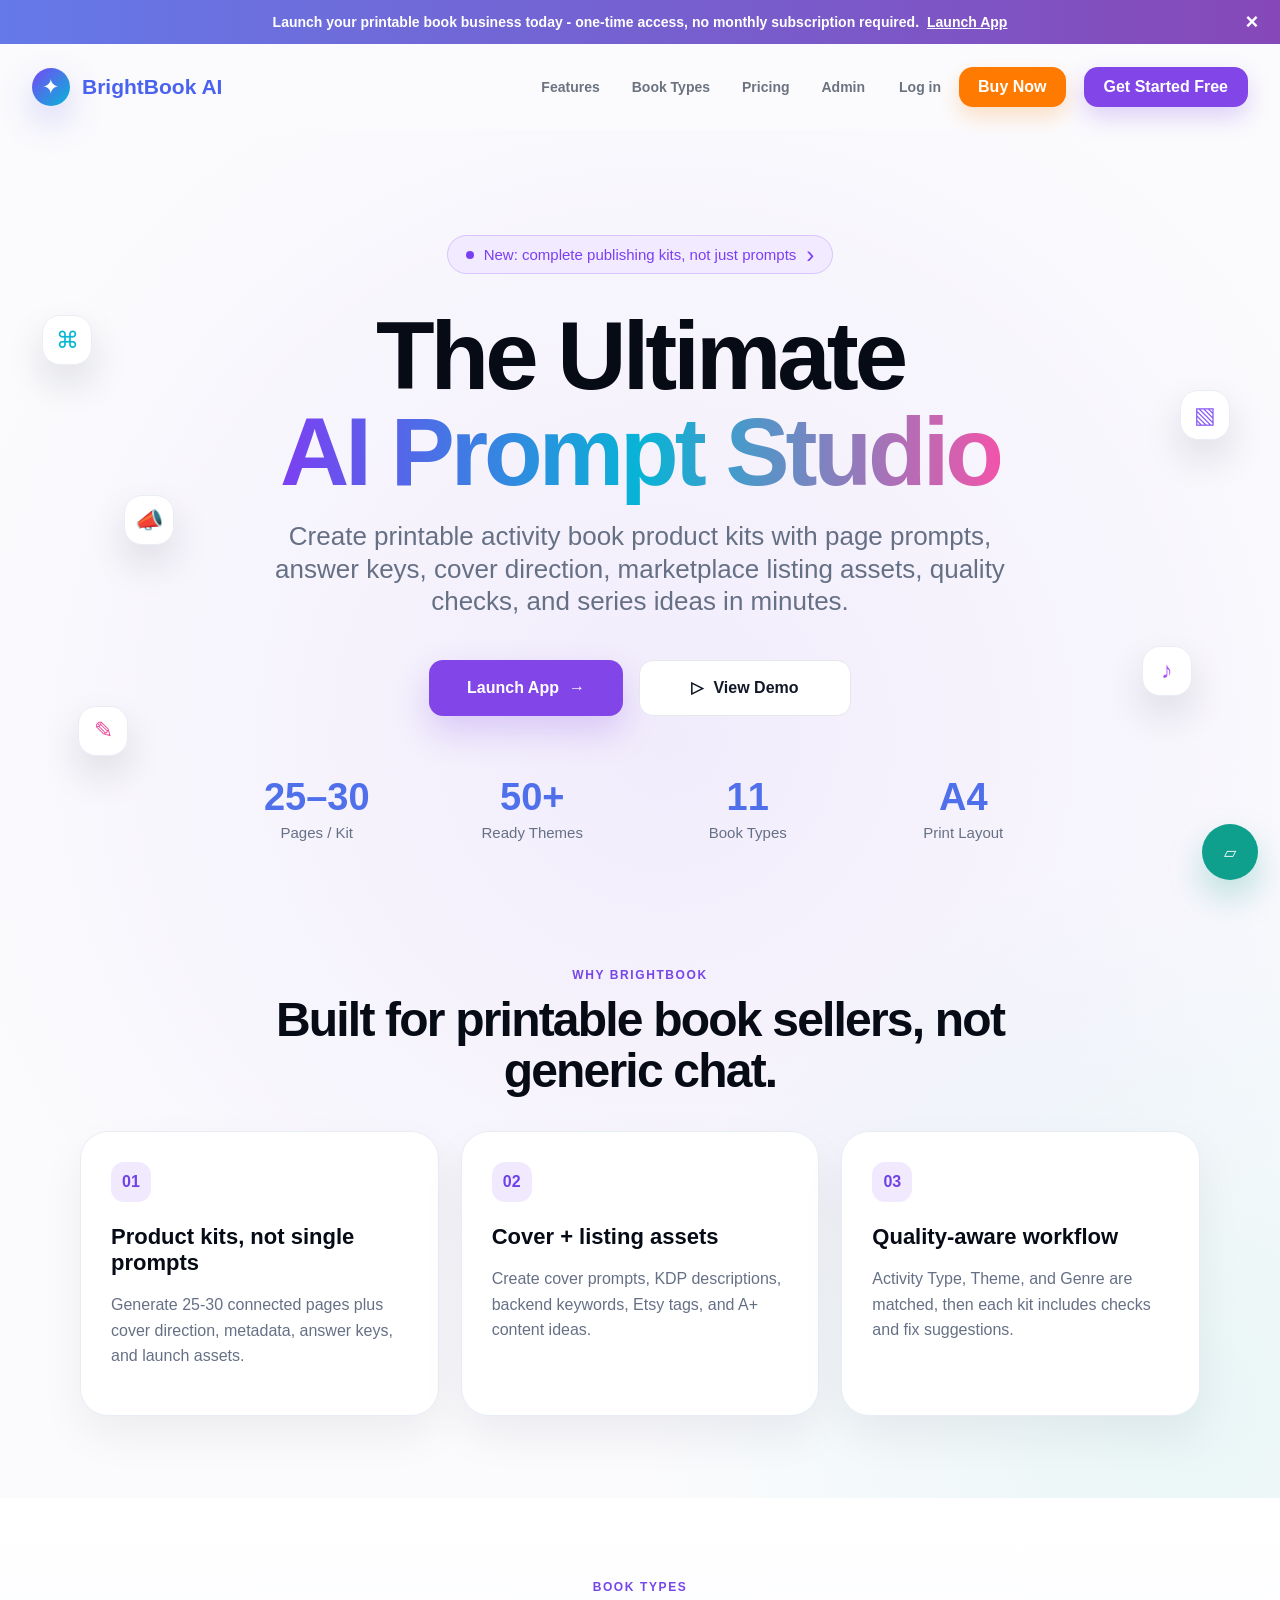
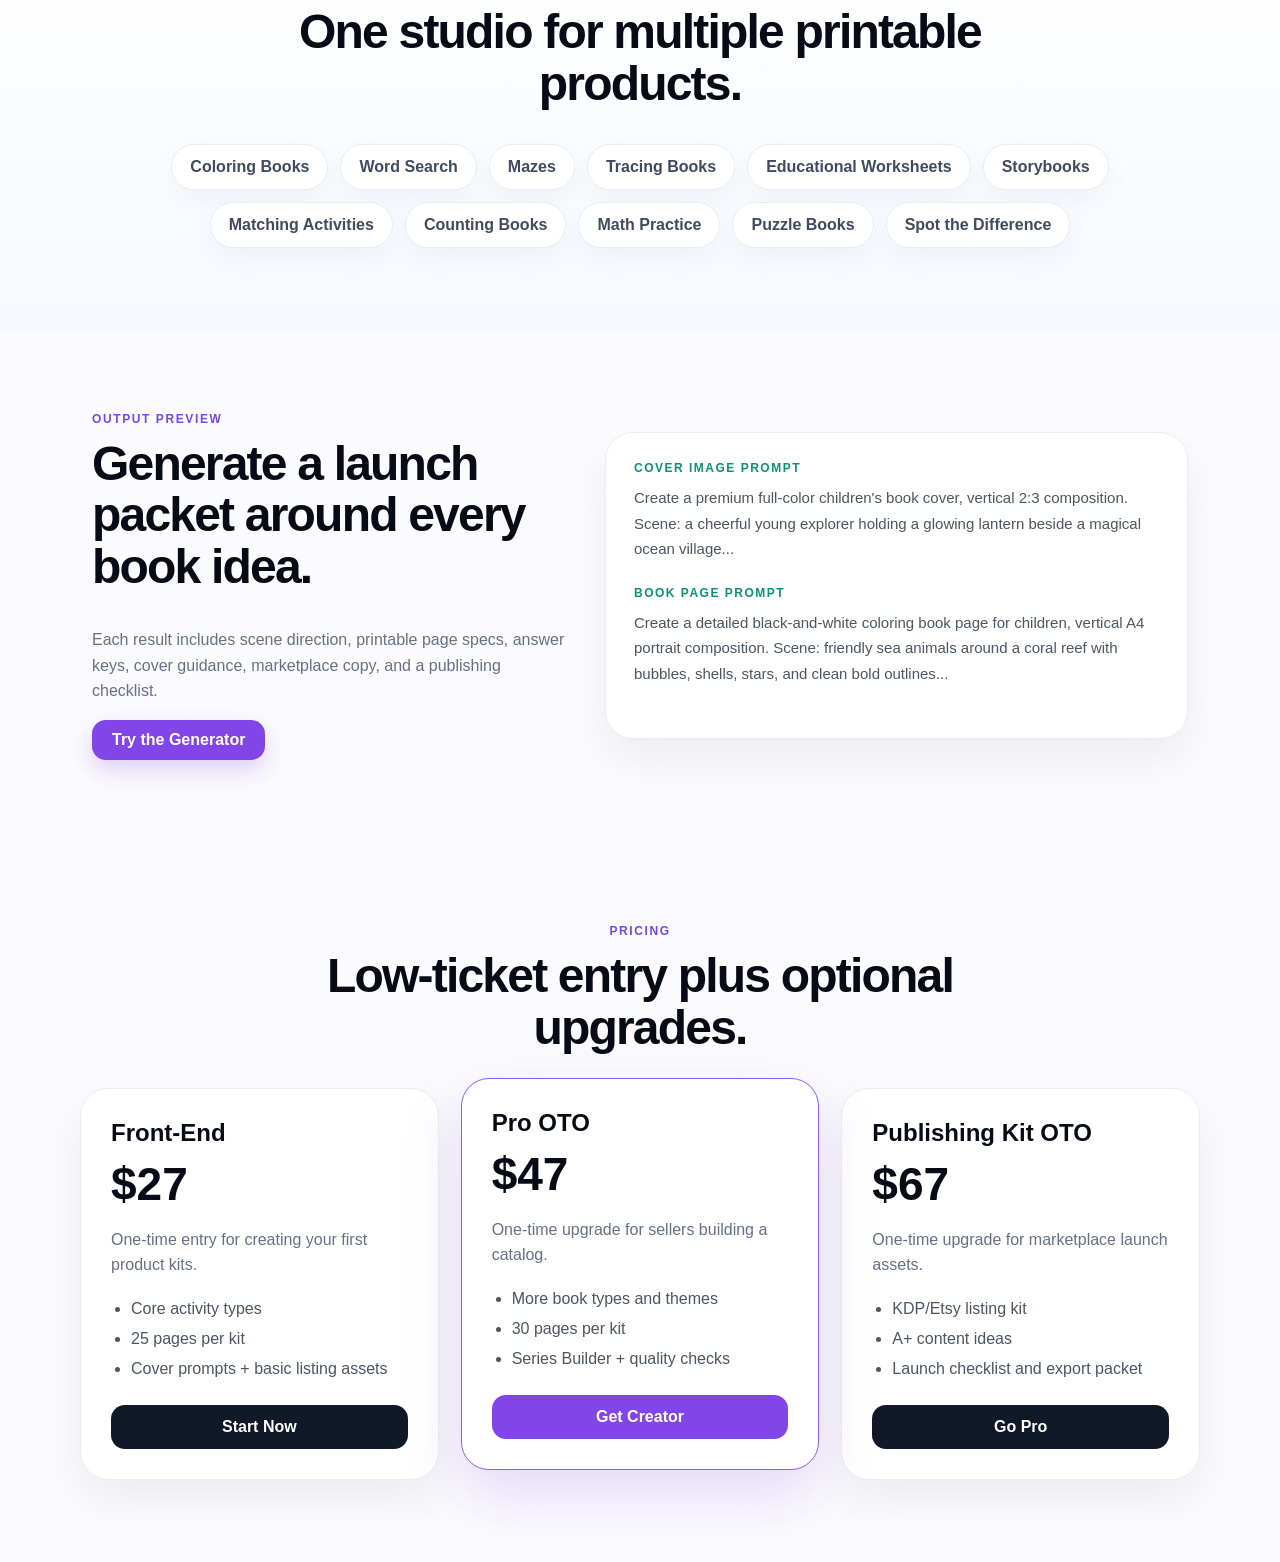
==== commit 8185d98b: "Reposition BrightBook as product kit funnel" ====
--- a/index.html
+++ b/index.html
@@ -8,7 +8,7 @@
 </head>
 <body class="landing-body">
   <div class="top-offer">
-    <span>Launch your printable book business today — create complete prompt packs for Etsy, KDP, and POD.</span>
+    <span>Launch your printable book business today - one-time access, no monthly subscription required.</span>
     <a href="app.html">Launch App</a>
     <button aria-label="Close">×</button>
   </div>
@@ -39,16 +39,16 @@
       <div class="float-icon fi-right-1">▧</div>
       <div class="float-icon fi-right-2">♪</div>
 
-      <a class="launch-pill" href="app.html"><i></i> New: 25–30 premium prompts per generation <span>›</span></a>
+      <a class="launch-pill" href="app.html"><i></i> New: complete publishing kits, not just prompts <span>›</span></a>
       <h1>The Ultimate<br><em>AI Prompt Studio</em></h1>
-      <p>Create premium image prompts for printable activity books, coloring books, worksheets, storybooks, covers, and Etsy/KDP-ready product ideas in minutes.</p>
+      <p>Create printable activity book product kits with page prompts, answer keys, cover direction, marketplace listing assets, quality checks, and series ideas in minutes.</p>
       <div class="hero-actions">
         <a class="hero-primary" href="app.html">Launch App <span>→</span></a>
         <a class="hero-secondary" href="#demo"><span>▷</span> View Demo</a>
       </div>
 
       <div class="stats-row">
-        <div><strong>25–30</strong><span>Prompts / Run</span></div>
+        <div><strong>25–30</strong><span>Pages / Kit</span></div>
         <div><strong>50+</strong><span>Ready Themes</span></div>
         <div><strong>11</strong><span>Book Types</span></div>
         <div><strong>A4</strong><span>Print Layout</span></div>
@@ -61,18 +61,18 @@
       <div class="feature-cards">
         <article>
           <b>01</b>
-          <h3>Prompt packs, not single prompts</h3>
-          <p>Generate 25–30 connected prompts designed to become a complete activity book product.</p>
+          <h3>Product kits, not single prompts</h3>
+          <p>Generate 25-30 connected pages plus cover direction, metadata, answer keys, and launch assets.</p>
         </article>
         <article>
           <b>02</b>
-          <h3>Cover + interior prompts</h3>
-          <p>Color cover prompts are separated from black-and-white coloring interiors for better product presentation.</p>
+          <h3>Cover + listing assets</h3>
+          <p>Create cover prompts, KDP descriptions, backend keywords, Etsy tags, and A+ content ideas.</p>
         </article>
         <article>
           <b>03</b>
-          <h3>Smart matching</h3>
-          <p>Activity Type, Theme, and Genre are matched so customers avoid weak or awkward combinations.</p>
+          <h3>Quality-aware workflow</h3>
+          <p>Activity Type, Theme, and Genre are matched, then each kit includes checks and fix suggestions.</p>
         </article>
       </div>
     </section>
@@ -98,8 +98,8 @@
     <section class="landing-section demo-section" id="demo">
       <div>
         <div class="section-kicker">OUTPUT PREVIEW</div>
-        <h2>Generate prompts that look like premium image briefs.</h2>
-        <p>Each result includes full scene direction, composition, props, style notes, print layout, and negative prompt guidance.</p>
+        <h2>Generate a launch packet around every book idea.</h2>
+        <p>Each result includes scene direction, printable page specs, answer keys, cover guidance, marketplace copy, and a publishing checklist.</p>
         <a class="btn-purple" href="app.html">Try the Generator</a>
       </div>
       <div class="prompt-preview">
@@ -112,27 +112,27 @@
 
     <section class="landing-section pricing-section" id="pricing">
       <div class="section-kicker">PRICING</div>
-      <h2>Simple plans for different sellers.</h2>
+      <h2>Low-ticket entry plus optional upgrades.</h2>
       <div class="pricing-grid">
         <article>
-          <h3>Starter</h3>
-          <strong>$19</strong>
-          <p>For testing simple printable products.</p>
-          <ul><li>Core activity types</li><li>25 prompts per run</li><li>Basic themes</li></ul>
+          <h3>Front-End</h3>
+          <strong>$27</strong>
+          <p>One-time entry for creating your first product kits.</p>
+          <ul><li>Core activity types</li><li>25 pages per kit</li><li>Cover prompts + basic listing assets</li></ul>
           <a href="app.html">Start Now</a>
         </article>
         <article class="featured-plan">
-          <h3>Creator</h3>
-          <strong>$49</strong>
-          <p>For sellers building Etsy/KDP products.</p>
-          <ul><li>More book types</li><li>50+ themes</li><li>Save and export projects</li></ul>
+          <h3>Pro OTO</h3>
+          <strong>$47</strong>
+          <p>One-time upgrade for sellers building a catalog.</p>
+          <ul><li>More book types and themes</li><li>30 pages per kit</li><li>Series Builder + quality checks</li></ul>
           <a href="app.html">Get Creator</a>
         </article>
         <article>
-          <h3>Pro</h3>
-          <strong>$99</strong>
-          <p>For power users and agencies.</p>
-          <ul><li>30 prompts per run</li><li>Advanced genres</li><li>Premium workflows</li></ul>
+          <h3>Publishing Kit OTO</h3>
+          <strong>$67</strong>
+          <p>One-time upgrade for marketplace launch assets.</p>
+          <ul><li>KDP/Etsy listing kit</li><li>A+ content ideas</li><li>Launch checklist and export packet</li></ul>
           <a href="app.html">Go Pro</a>
         </article>
       </div>
--- a/styles.css
+++ b/styles.css
@@ -39,6 +39,12 @@
 .landing-section{padding:82px 42px}.section-kicker{color:#7646e8;font-size:12px;font-weight:900;letter-spacing:1.6px;text-align:center}.landing-section h2{max-width:760px;margin:12px auto 34px;text-align:center;font-size:48px;line-height:1.08;letter-spacing:-1.8px}.feature-cards,.pricing-grid{display:grid;grid-template-columns:repeat(3,1fr);gap:22px;max-width:1120px;margin:0 auto}.feature-cards article,.pricing-grid article,.prompt-preview{background:#fff;border:1px solid #e8edf5;border-radius:28px;box-shadow:0 20px 45px rgba(16,24,40,.06)}.feature-cards article{padding:30px}.feature-cards b{display:grid;place-items:center;width:40px;height:40px;color:#6f42e8;background:#f1eaff;border-radius:13px}.feature-cards h3{font-size:22px;margin:22px 0 10px}.feature-cards p,.demo-section p,.pricing-grid p{color:#667085;font-size:16px;line-height:1.6}.tools-section{background:linear-gradient(180deg,#fff,#f7f9ff)}.tool-grid{max-width:980px;margin:0 auto;display:flex;flex-wrap:wrap;justify-content:center;gap:12px}.tool-grid span{padding:13px 18px;color:#3f4b5f;background:#fff;border:1px solid #e7edf5;border-radius:999px;font-weight:800;box-shadow:0 10px 28px rgba(16,24,40,.04)}.demo-section{display:grid;grid-template-columns:.9fr 1.1fr;gap:36px;align-items:center;max-width:1180px;margin:0 auto}.demo-section .section-kicker,.demo-section h2{text-align:left;margin-left:0}.prompt-preview{padding:28px}.prompt-preview small{display:block;color:#0f8f79;font-size:12px;font-weight:900;letter-spacing:1.5px}.prompt-preview p{margin:10px 0 24px;color:#4b5563;font-size:15px;line-height:1.7}.pricing-grid article{padding:30px}.pricing-grid h3{margin:0 0 8px;font-size:24px}.pricing-grid strong{display:block;margin:10px 0;font-size:46px}.pricing-grid ul{padding-left:20px;color:#4b5563;line-height:1.9}.pricing-grid a{display:flex;justify-content:center;margin-top:20px;padding:13px;color:#fff;background:#111827;border-radius:14px;text-decoration:none;font-weight:850}.featured-plan{border-color:#8b5cf6!important;transform:translateY(-10px);box-shadow:0 24px 60px rgba(130,69,232,.18)!important}.featured-plan a{background:#8245e8}
 @media(max-width:900px){.landing-links{display:none}.landing-actions .btn-orange,.link-login{display:none}.hero h1{font-size:56px;letter-spacing:-2px}.hero p{font-size:19px}.hero-actions,.demo-section{grid-template-columns:1fr;display:grid}.stats-row,.feature-cards,.pricing-grid{grid-template-columns:1fr}.float-icon{display:none}.landing-section h2{font-size:34px}.top-offer{font-size:12px;padding:0 40px}.landing-nav{padding:0 18px}.hero{padding-top:70px}}
 
+.kit-list{margin:8px 0 0;padding-left:18px;color:#53665f;font-size:11px;line-height:1.6}
+.kit-list li{margin:5px 0}
+.quality-score{display:flex;align-items:center;justify-content:space-between;gap:14px;margin-top:12px;padding:16px;background:linear-gradient(135deg,#eaf8f2,#f8fbff);border:1px solid var(--line);border-radius:12px}
+.quality-score span{color:var(--green);font-size:9px;font-weight:850;letter-spacing:1px}
+.quality-score strong{display:grid;place-items:center;width:58px;height:58px;color:#fff;background:linear-gradient(135deg,#2b8d70,#17654f);border-radius:50%;font-size:20px}
+
 /* Premium app refresh */
 body:not(.landing-body):not(.admin-body){
   background:
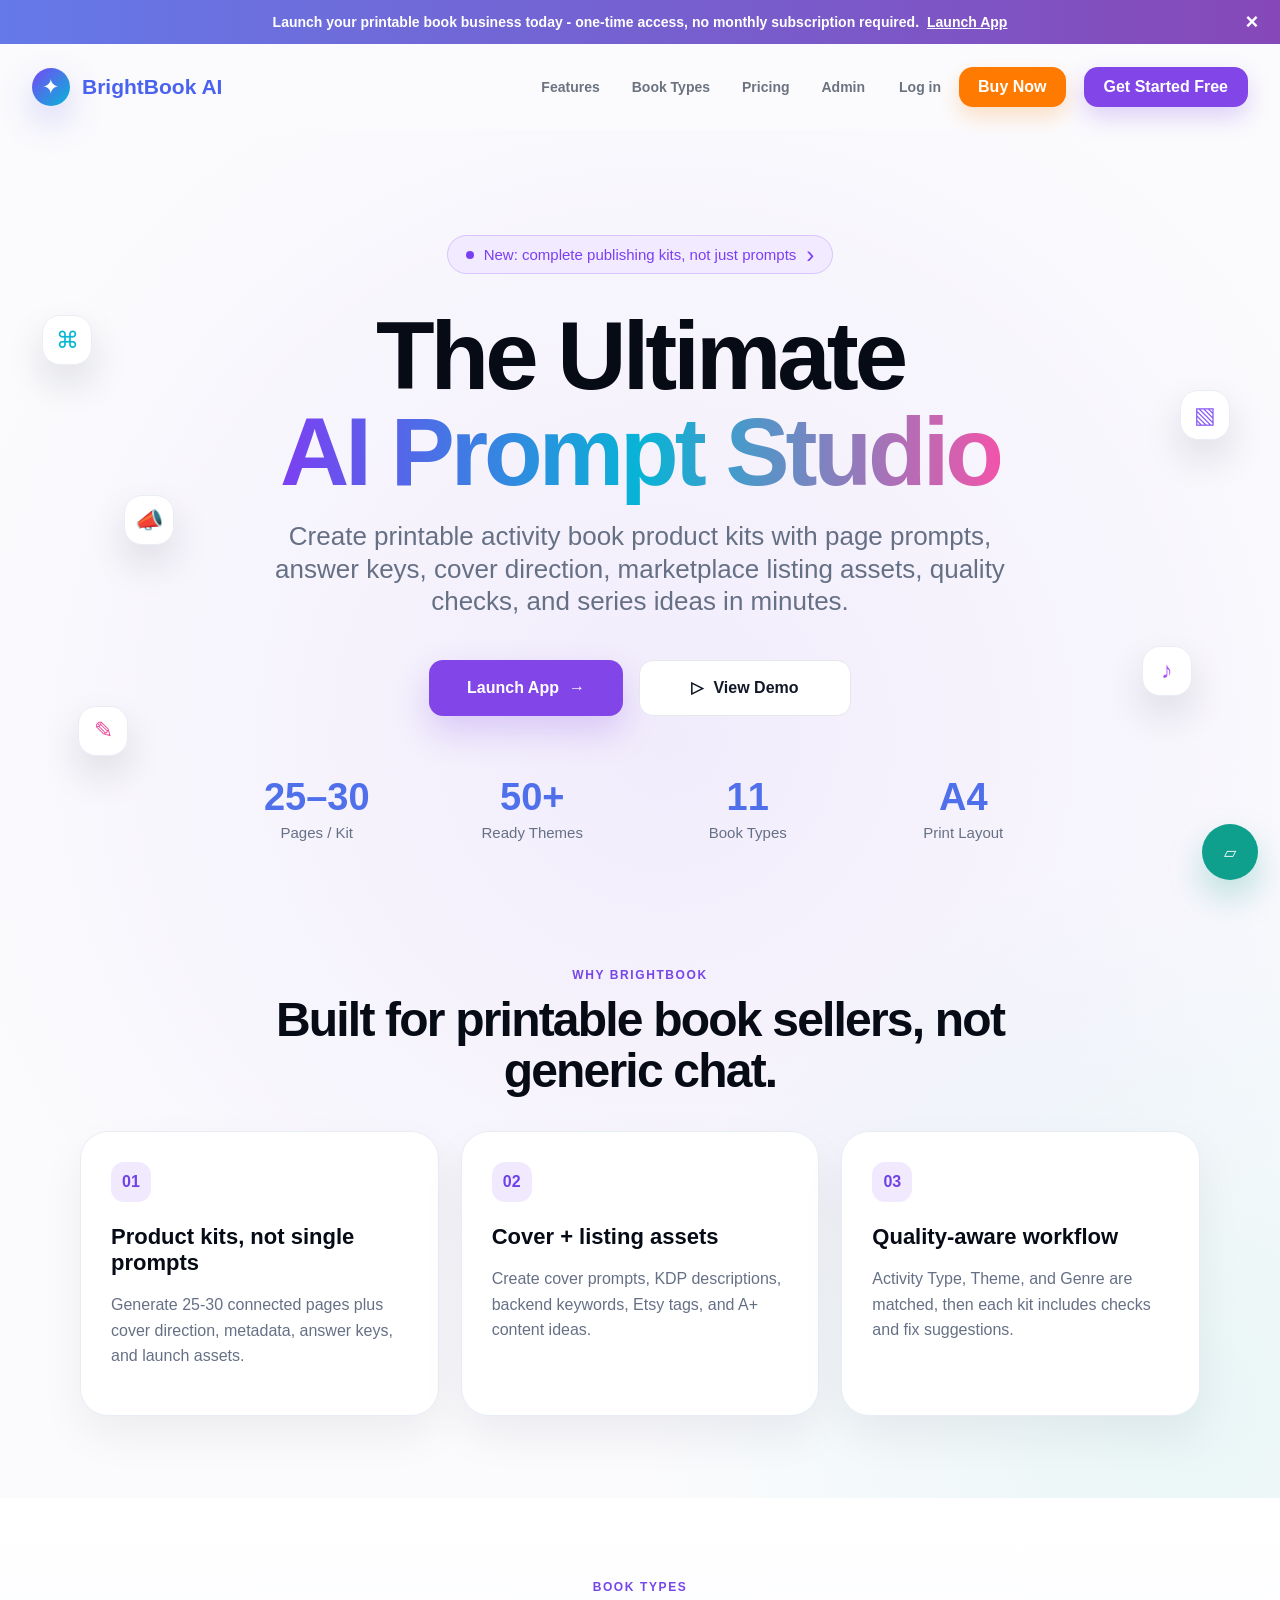
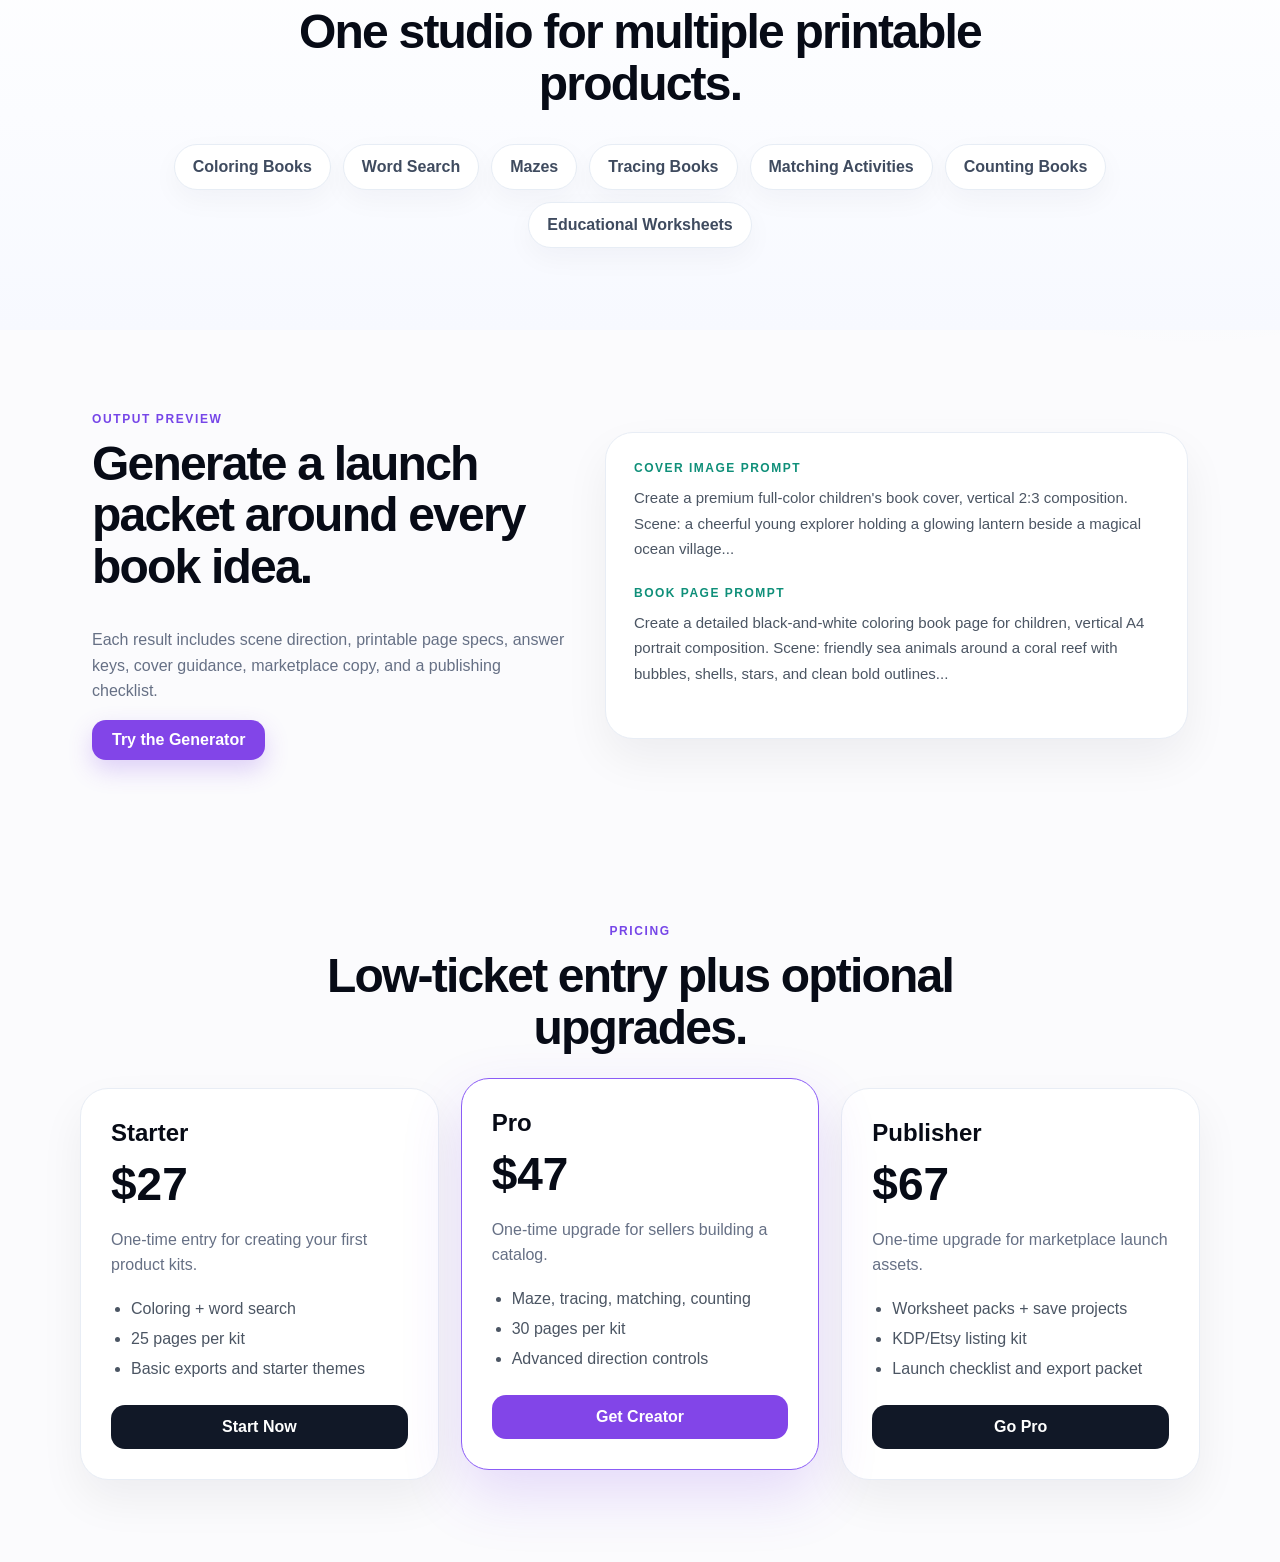
==== commit ce29f724: "Simplify plans and activity catalog" ====
--- a/index.html
+++ b/index.html
@@ -85,13 +85,9 @@
         <span>Word Search</span>
         <span>Mazes</span>
         <span>Tracing Books</span>
-        <span>Educational Worksheets</span>
-        <span>Storybooks</span>
         <span>Matching Activities</span>
         <span>Counting Books</span>
-        <span>Math Practice</span>
-        <span>Puzzle Books</span>
-        <span>Spot the Difference</span>
+        <span>Educational Worksheets</span>
       </div>
     </section>
 
@@ -115,24 +111,24 @@
       <h2>Low-ticket entry plus optional upgrades.</h2>
       <div class="pricing-grid">
         <article>
-          <h3>Front-End</h3>
+          <h3>Starter</h3>
           <strong>$27</strong>
           <p>One-time entry for creating your first product kits.</p>
-          <ul><li>Core activity types</li><li>25 pages per kit</li><li>Cover prompts + basic listing assets</li></ul>
+          <ul><li>Coloring + word search</li><li>25 pages per kit</li><li>Basic exports and starter themes</li></ul>
           <a href="app.html">Start Now</a>
         </article>
         <article class="featured-plan">
-          <h3>Pro OTO</h3>
+          <h3>Pro</h3>
           <strong>$47</strong>
           <p>One-time upgrade for sellers building a catalog.</p>
-          <ul><li>More book types and themes</li><li>30 pages per kit</li><li>Series Builder + quality checks</li></ul>
+          <ul><li>Maze, tracing, matching, counting</li><li>30 pages per kit</li><li>Advanced direction controls</li></ul>
           <a href="app.html">Get Creator</a>
         </article>
         <article>
-          <h3>Publishing Kit OTO</h3>
+          <h3>Publisher</h3>
           <strong>$67</strong>
           <p>One-time upgrade for marketplace launch assets.</p>
-          <ul><li>KDP/Etsy listing kit</li><li>A+ content ideas</li><li>Launch checklist and export packet</li></ul>
+          <ul><li>Worksheet packs + save projects</li><li>KDP/Etsy listing kit</li><li>Launch checklist and export packet</li></ul>
           <a href="app.html">Go Pro</a>
         </article>
       </div>
--- a/styles.css
+++ b/styles.css
@@ -82,6 +82,50 @@
   background:rgba(255,255,255,.11);
   box-shadow:inset 0 0 0 1px rgba(255,255,255,.06);
 }
+.side-search{
+  position:relative;display:block;margin:0 0 18px;padding:0;
+}
+.side-search span{position:absolute;width:1px;height:1px;overflow:hidden;clip:rect(0 0 0 0)}
+.side-search input{
+  width:100%;padding:11px 40px 11px 34px;border-radius:14px;
+  color:#dbeafe;background:rgba(255,255,255,.08);
+  border:1px solid rgba(255,255,255,.12);
+  font-size:13px;
+}
+.side-search:before{
+  content:"";position:absolute;left:13px;top:50%;width:11px;height:11px;
+  border:2px solid rgba(219,234,254,.62);border-radius:50%;transform:translateY(-55%);
+}
+.side-search:after{
+  content:"";position:absolute;left:24px;top:25px;width:6px;height:2px;
+  background:rgba(219,234,254,.62);transform:rotate(45deg);border-radius:999px;
+}
+.side-search kbd{
+  position:absolute;right:10px;top:50%;transform:translateY(-50%);
+  padding:2px 6px;border-radius:7px;color:#c7d2fe;background:rgba(255,255,255,.1);
+  border:1px solid rgba(255,255,255,.12);font-size:10px;font-family:inherit;
+}
+.side-label{
+  display:block;margin:18px 9px 8px;color:#7fa39b;
+  font-size:10px;font-weight:900;letter-spacing:1.2px;text-transform:uppercase;
+}
+.side-tools{display:grid;gap:7px}
+.side-tools a,.side-tools button{
+  display:block;width:100%;padding:11px 14px;border:0;border-radius:13px;
+  color:#bdd4d0;background:transparent;text-align:left;text-decoration:none;
+  cursor:pointer;font-size:13px;font-weight:750;
+}
+.side-tools a:hover,.side-tools button:hover{background:rgba(255,255,255,.09);color:#fff}
+.upgrade-list{display:grid;gap:8px}
+.upgrade-list span{
+  display:flex;align-items:center;justify-content:space-between;
+  padding:11px 12px;color:#d9fff0;background:rgba(167,243,208,.09);
+  border:1px solid rgba(167,243,208,.12);border-radius:14px;font-size:13px;font-weight:800;
+}
+.upgrade-list b{
+  display:grid;place-items:center;width:21px;height:21px;border-radius:8px;
+  color:#06382f;background:#a7f3d0;font-size:13px;
+}
 main{
   margin-left:280px;
   background:
@@ -263,3 +307,32 @@
   .intro h2{font-size:31px}
   .view{padding:24px 16px}
 }
+.grid.one{grid-template-columns:1fr}
+.detected-theme-card{
+  display:grid;
+  gap:6px;
+  padding:13px 14px;
+  min-height:78px;
+  background:linear-gradient(135deg,#f7fffb,#f7f9ff);
+  border:1px solid var(--line);
+  border-radius:12px;
+}
+.detected-theme-card>span{font-size:11px;font-weight:800}
+.detected-theme-card strong{color:#0f766e;font-size:18px}
+.detected-theme-card small{color:#7b8794;font-size:11px;line-height:1.4}
+.advanced textarea{
+  width:100%;
+  min-height:92px;
+  padding:12px;
+  background:#fbfcfb;
+  border:1px solid var(--line);
+  border-radius:9px;
+  outline:0;
+  font-size:12px;
+  line-height:1.5;
+  resize:vertical;
+}
+.advanced textarea:focus{border-color:#88c8b2;box-shadow:0 0 0 3px rgba(56,157,123,.09)}
+details.locked{opacity:.72}
+details.locked summary small:after{content:" · locked by plan";color:#b45309}
+details.locked textarea{background:#f3f6f4;cursor:not-allowed}
